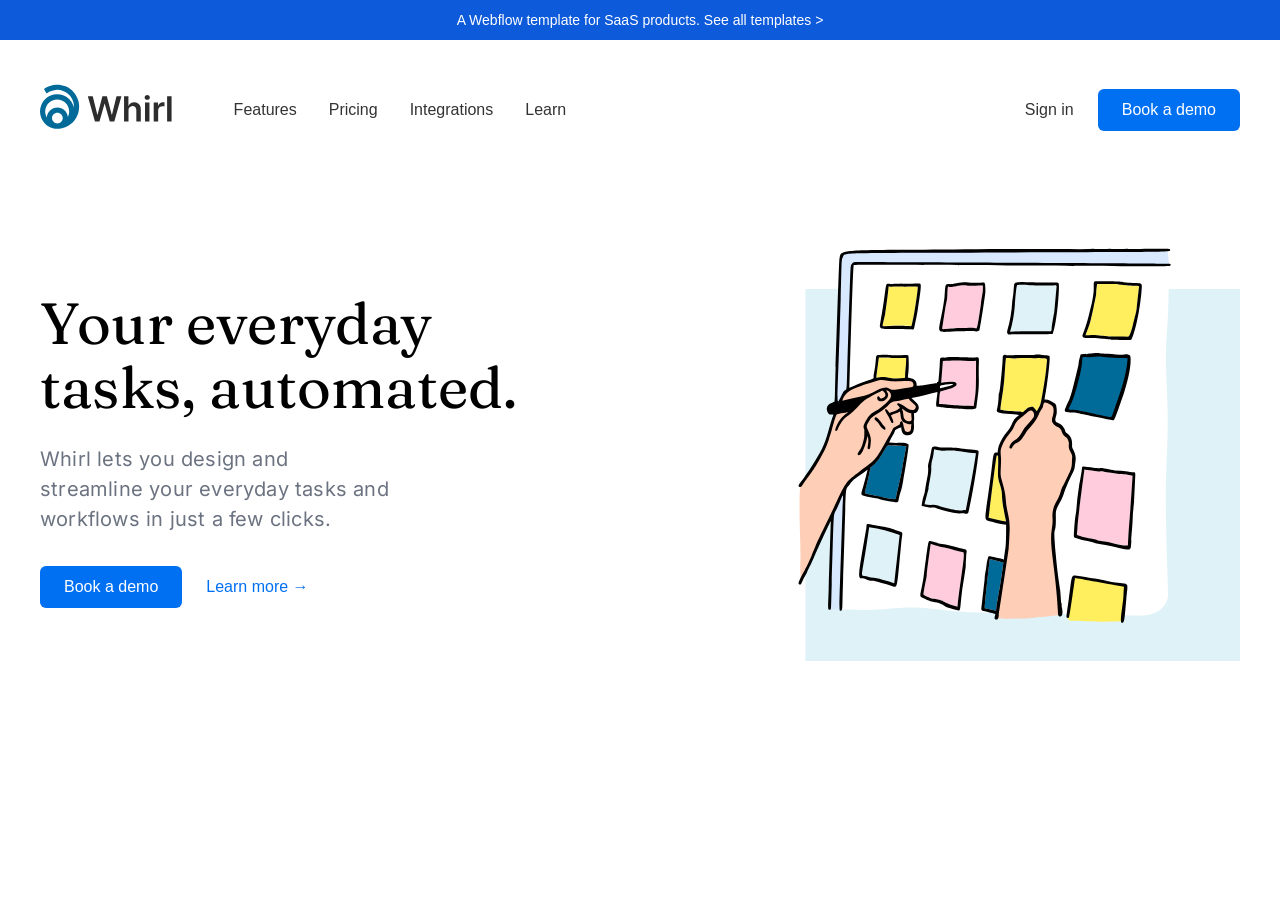
==== pages/jamoladdin.html @ 0f44f3ba "kerakli fayllar qoshildi" ====
<!DOCTYPE html>
<html lang="en">
<head>
    <meta charset="UTF-8">
    <meta name="viewport" content="width=device-width, initial-scale=1.0">
    <title>jamoladdin</title>
    <link rel="stylesheet" href="../css/jamoladdin.css">
</head>
<body>
    <!-- Top Bar -->
    <div class="top-bar">
        A Webflow template for SaaS products. See all templates >
    </div>

    <!-- Header -->
    <div class="container">

    <header class="header">
        <div class="header-inner">

            <div class="logo">
                <img src="../img/logo.svg" alt="logo">
            </div>

            <nav class="nav">
                <ul>
                    <li><a href="#">Features</a></li>
                    <li><a href="#">Pricing</a></li>
                    <li><a href="#">Integrations</a></li>
                    <li><a href="#">Learn</a></li>
                </ul>
            </nav>

            <div class="header-btns">
                <a href="#" class="signin">Sign in</a>
                <a href="#" class="demo-btn">Book a demo</a>
            </div>

        </div>
    </header>

    <section class="hero">
        <div class="hero-inner">

            <div class="hero-content">
                <h1>Your everyday tasks, automated.</h1>

                <p>
                    Whirl lets you design and streamline your everyday
                    tasks and workflows in just a few clicks.
                </p>

                <div class="hero-buttons">
                    <a href="#" class="demo-btn">Book a demo</a>
                    <a href="#" class="learn-btn">Learn more →</a>
                </div>
            </div>

            <div class="hero-image">
                <img src="../img/rangli-qog'ozlar.svg" alt="" width="452" height="422">
            </div>

        </div>
    </section>

</div>
</body>
</html>
---- css/jamoladdin.css ----
/* fraunces-100 - latin */
@font-face {
  font-display: swap; /* Check https://developer.mozilla.org/en-US/docs/Web/CSS/@font-face/font-display for other options. */
  font-family: 'Fraunces';
  font-style: normal;
  font-weight: 100;
  src: url('../fonts/fraunces-v38-latin-100.woff2') format('woff2'); /* Chrome 36+, Opera 23+, Firefox 39+, Safari 12+, iOS 10+ */
}
/* fraunces-200 - latin */
@font-face {
  font-display: swap; /* Check https://developer.mozilla.org/en-US/docs/Web/CSS/@font-face/font-display for other options. */
  font-family: 'Fraunces';
  font-style: normal;
  font-weight: 200;
  src: url('../fonts/fraunces-v38-latin-200.woff2') format('woff2'); /* Chrome 36+, Opera 23+, Firefox 39+, Safari 12+, iOS 10+ */
}
/* fraunces-300 - latin */
@font-face {
  font-display: swap; /* Check https://developer.mozilla.org/en-US/docs/Web/CSS/@font-face/font-display for other options. */
  font-family: 'Fraunces';
  font-style: normal;
  font-weight: 300;
  src: url('../fonts/fraunces-v38-latin-300.woff2') format('woff2'); /* Chrome 36+, Opera 23+, Firefox 39+, Safari 12+, iOS 10+ */
}
/* fraunces-regular - latin */
@font-face {
  font-display: swap; /* Check https://developer.mozilla.org/en-US/docs/Web/CSS/@font-face/font-display for other options. */
  font-family: 'Fraunces';
  font-style: normal;
  font-weight: 400;
  src: url('../fonts/fraunces-v38-latin-regular.woff2') format('woff2'); /* Chrome 36+, Opera 23+, Firefox 39+, Safari 12+, iOS 10+ */
}
/* fraunces-500 - latin */
@font-face {
  font-display: swap; /* Check https://developer.mozilla.org/en-US/docs/Web/CSS/@font-face/font-display for other options. */
  font-family: 'Fraunces';
  font-style: normal;
  font-weight: 500;
  src: url('../fonts/fraunces-v38-latin-500.woff2') format('woff2'); /* Chrome 36+, Opera 23+, Firefox 39+, Safari 12+, iOS 10+ */
}
/* fraunces-600 - latin */
@font-face {
  font-display: swap; /* Check https://developer.mozilla.org/en-US/docs/Web/CSS/@font-face/font-display for other options. */
  font-family: 'Fraunces';
  font-style: normal;
  font-weight: 600;
  src: url('../fonts/fraunces-v38-latin-600.woff2') format('woff2'); /* Chrome 36+, Opera 23+, Firefox 39+, Safari 12+, iOS 10+ */
}
/* fraunces-700 - latin */
@font-face {
  font-display: swap; /* Check https://developer.mozilla.org/en-US/docs/Web/CSS/@font-face/font-display for other options. */
  font-family: 'Fraunces';
  font-style: normal;
  font-weight: 700;
  src: url('../fonts/fraunces-v38-latin-700.woff2') format('woff2'); /* Chrome 36+, Opera 23+, Firefox 39+, Safari 12+, iOS 10+ */
}
/* fraunces-800 - latin */
@font-face {
  font-display: swap; /* Check https://developer.mozilla.org/en-US/docs/Web/CSS/@font-face/font-display for other options. */
  font-family: 'Fraunces';
  font-style: normal;
  font-weight: 800;
  src: url('../fonts/fraunces-v38-latin-800.woff2') format('woff2'); /* Chrome 36+, Opera 23+, Firefox 39+, Safari 12+, iOS 10+ */
}
/* fraunces-900 - latin */
@font-face {
  font-display: swap; /* Check https://developer.mozilla.org/en-US/docs/Web/CSS/@font-face/font-display for other options. */
  font-family: 'Fraunces';
  font-style: normal;
  font-weight: 900;
  src: url('../fonts/fraunces-v38-latin-900.woff2') format('woff2'); /* Chrome 36+, Opera 23+, Firefox 39+, Safari 12+, iOS 10+ */
}
/* inter-100 - latin */
@font-face {
  font-display: swap; /* Check https://developer.mozilla.org/en-US/docs/Web/CSS/@font-face/font-display for other options. */
  font-family: 'Inter';
  font-style: normal;
  font-weight: 100;
  src: url('../fonts/inter-v20-latin-100.woff2') format('woff2'); /* Chrome 36+, Opera 23+, Firefox 39+, Safari 12+, iOS 10+ */
}
/* inter-200 - latin */
@font-face {
  font-display: swap; /* Check https://developer.mozilla.org/en-US/docs/Web/CSS/@font-face/font-display for other options. */
  font-family: 'Inter';
  font-style: normal;
  font-weight: 200;
  src: url('../fonts/inter-v20-latin-200.woff2') format('woff2'); /* Chrome 36+, Opera 23+, Firefox 39+, Safari 12+, iOS 10+ */
}
/* inter-300 - latin */
@font-face {
  font-display: swap; /* Check https://developer.mozilla.org/en-US/docs/Web/CSS/@font-face/font-display for other options. */
  font-family: 'Inter';
  font-style: normal;
  font-weight: 300;
  src: url('../fonts/inter-v20-latin-300.woff2') format('woff2'); /* Chrome 36+, Opera 23+, Firefox 39+, Safari 12+, iOS 10+ */
}
/* inter-regular - latin */
@font-face {
  font-display: swap; /* Check https://developer.mozilla.org/en-US/docs/Web/CSS/@font-face/font-display for other options. */
  font-family: 'Inter';
  font-style: normal;
  font-weight: 400;
  src: url('../fonts/inter-v20-latin-regular.woff2') format('woff2'); /* Chrome 36+, Opera 23+, Firefox 39+, Safari 12+, iOS 10+ */
}
/* inter-500 - latin */
@font-face {
  font-display: swap; /* Check https://developer.mozilla.org/en-US/docs/Web/CSS/@font-face/font-display for other options. */
  font-family: 'Inter';
  font-style: normal;
  font-weight: 500;
  src: url('../fonts/inter-v20-latin-500.woff2') format('woff2'); /* Chrome 36+, Opera 23+, Firefox 39+, Safari 12+, iOS 10+ */
}

* {
  padding: 0;
  margin: 0;
  box-sizing: border-box;
}

.container {
  max-width: 1200px;
  padding: 20px 0;
  margin: 0 auto;
}

a {
  text-decoration: none;
}

ul, ol {
  list-style-type: none;
}

body{
    font-family: Arial, sans-serif;
}
/* top bar */
.top-bar{
    background: #0d5adb;
    color: white;
    text-align: center;
    padding: 12px;
    font-size: 14px;
    max-width: 1440px;
    margin-left: auto;
    margin-right: auto;
}



/* HEADER */

.header{
    padding: 24px 0;
}

.header-inner{
    display: flex;
    justify-content: space-between;
    align-items: center;
}

.nav ul{
    display: flex;
    list-style: none;
    gap: 32px;
    margin-right: 400px;
}

.nav a{
    text-decoration: none;
    color: #333;
}

.header-btns{
    display: flex;
    align-items: center;
    gap: 24px;
}

.signin{
    text-decoration: none;
    color: #333;
}

.demo-btn{
    text-decoration: none;
    background: #0070f3;
    color: white;
    padding: 12px 24px;
    border-radius: 6px;
}

/* HERO */

.hero{
    padding: 80px 0;
}

.hero-inner{
    display: flex;
    justify-content: space-between;
    align-items: center;
    gap: 60px;
}

.hero-content{
    max-width: 500px;
}

.hero-content h1{
    font-size: 64px;
    line-height: 1.2;
    margin-bottom: 24px;
    width: 485px;
    font-family: Fraunces;
font-weight: 400;
font-style: Regular;
font-size: 58px;

line-height: 63.8px;
letter-spacing: 0.2px;

}

.hero-content p{
    color: #6b7280;
    line-height: 1.8;
    margin-bottom: 32px;
    font-family: Inter;
font-weight: 400;
font-style: Regular;
font-size: 20px;
line-height: 30px;
letter-spacing: 0.2px;
width: 351px;
    
}

.hero-buttons{
    display: flex;
    align-items: center;
    gap: 24px;
}

.learn-btn{
    text-decoration: none;
    color: #0070f3;
}

.hero-image img{
    max-width: 100%;
    display: block;
}
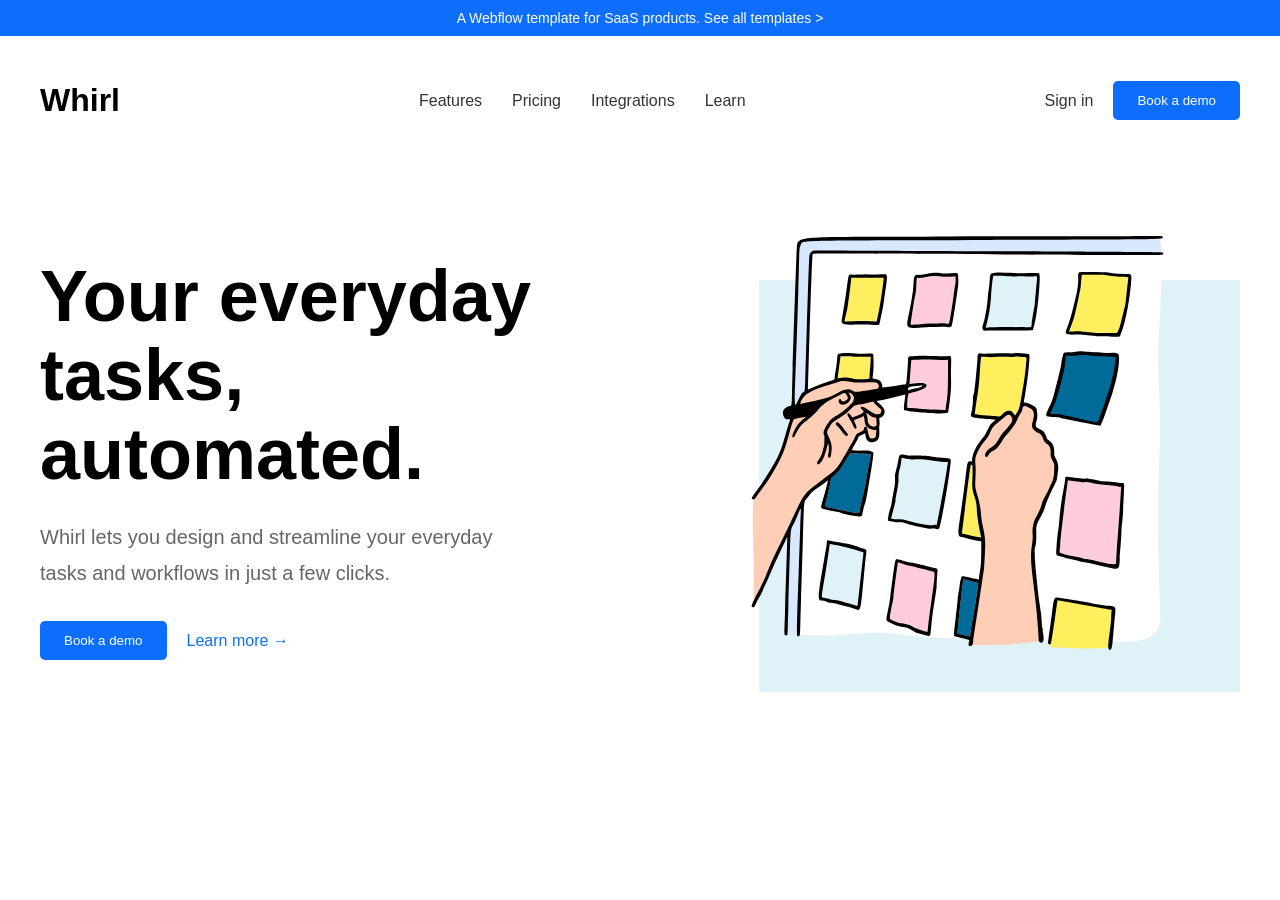
==== commit c2864a9d: "fayllar qoshildi" ====
--- a/pages/jamoladdin.html
+++ b/pages/jamoladdin.html
@@ -1,68 +1,62 @@
 <!DOCTYPE html>
-<html lang="en">
+<html lang="uz">
 <head>
     <meta charset="UTF-8">
     <meta name="viewport" content="width=device-width, initial-scale=1.0">
-    <title>jamoladdin</title>
+    <title>Whirl</title>
+    <link rel="stylesheet" href="../css/main.css">
     <link rel="stylesheet" href="../css/jamoladdin.css">
 </head>
 <body>
-    <!-- Top Bar -->
+
     <div class="top-bar">
         A Webflow template for SaaS products. See all templates >
     </div>
 
-    <!-- Header -->
-    <div class="container">
+    <header>
+        <div class="container navbar">
+            <div class="logo">Whirl</div>
 
-    <header class="header">
-        <div class="header-inner">
+            <ul class="nav-links">
+                <li><a href="#">Features</a></li>
+                <li><a href="#">Pricing</a></li>
+                <li><a href="#">Integrations</a></li>
+                <li><a href="#">Learn</a></li>
+            </ul>
 
-            <div class="logo">
-                <img src="../img/logo.svg" alt="logo">
-            </div>
-
-            <nav class="nav">
-                <ul>
-                    <li><a href="#">Features</a></li>
-                    <li><a href="#">Pricing</a></li>
-                    <li><a href="#">Integrations</a></li>
-                    <li><a href="#">Learn</a></li>
-                </ul>
-            </nav>
-
-            <div class="header-btns">
-                <a href="#" class="signin">Sign in</a>
-                <a href="#" class="demo-btn">Book a demo</a>
+            <div class="nav-right">
+                <a href="#">Sign in</a>
+                <button>Book a demo</button>
             </div>
 
         </div>
     </header>
 
     <section class="hero">
-        <div class="hero-inner">
+        <div class="container hero-wrapper">
 
             <div class="hero-content">
                 <h1>Your everyday tasks, automated.</h1>
 
                 <p>
-                    Whirl lets you design and streamline your everyday
-                    tasks and workflows in just a few clicks.
+                    Whirl lets you design and streamline
+                    your everyday tasks and workflows
+                    in just a few clicks.
                 </p>
 
                 <div class="hero-buttons">
-                    <a href="#" class="demo-btn">Book a demo</a>
-                    <a href="#" class="learn-btn">Learn more →</a>
+                    <button>Book a demo</button>
+                    <a href="#">Learn more →</a>
                 </div>
             </div>
 
             <div class="hero-image">
-                <img src="../img/rangli-qog'ozlar.svg" alt="" width="452" height="422">
+                <img src="../img/rangli-qog'ozlar.svg" alt=" Image">
             </div>
 
         </div>
     </section>
 
-</div>
+
 </body>
 </html>
--- a/css/main.css
+++ b/css/main.css
@@ -0,0 +1,123 @@
+*{
+    margin:0;
+    padding:0;
+    box-sizing:border-box;
+}
+
+body{
+    font-family:Arial, sans-serif;
+}
+
+.container{
+    max-width:1400px;
+    margin:0 auto;
+    padding:0 40px;
+}
+
+.top-bar{
+    background:#0d6efd;
+    color:#fff;
+    text-align:center;
+    padding:10px;
+    font-size:14px;
+}
+
+header{
+    padding:25px 0;
+}
+
+.navbar{
+    display:flex;
+    justify-content:space-between;
+    align-items:center;
+}
+
+.logo{
+    font-size:32px;
+    font-weight:bold;
+}
+
+.nav-links{
+    display:flex;
+    gap:30px;
+    list-style:none;
+}
+
+.nav-links a{
+    text-decoration:none;
+    color:#333;
+}
+
+.nav-right{
+    display:flex;
+    align-items:center;
+    gap:20px;
+}
+
+.nav-right a{
+    text-decoration:none;
+    color:#333;
+}
+
+button{
+    background:#0d6efd;
+    color:white;
+    border:none;
+    padding:12px 24px;
+    border-radius:5px;
+    cursor:pointer;
+}
+
+/* HERO */
+
+.hero{
+    padding:80px 0;
+}
+
+.hero-wrapper{
+    display:flex;
+    justify-content:space-between;
+    align-items:center;
+    gap:100px;
+}
+
+.hero-content{
+    flex:1;
+}
+
+.hero-content h1{
+    font-size:72px;
+    line-height:1.1;
+    margin-bottom:25px;
+    max-width:600px;
+}
+
+.hero-content p{
+    font-size:20px;
+    color:#666;
+    max-width:500px;
+    line-height:1.8;
+    margin-bottom:30px;
+}
+
+.hero-buttons{
+    display:flex;
+    align-items:center;
+    gap:20px;
+}
+
+.hero-buttons a{
+    text-decoration:none;
+    color:#0d6efd;
+}
+
+.hero-image{
+    flex:1;
+    display:flex;
+    justify-content:flex-end;
+}
+
+.hero-image img{
+    width:500px;
+    max-width:100%;
+}
--- a/css/jamoladdin.css
+++ b/css/jamoladdin.css
@@ -136,119 +136,294 @@
 }
 /* top bar */
 .top-bar{
-    background: #0d5adb;
-    color: white;
-    text-align: center;
-    padding: 12px;
-    font-size: 14px;
-    max-width: 1440px;
-    margin-left: auto;
-    margin-right: auto;
-}
-
-
-
-/* HEADER */
-
-.header{
-    padding: 24px 0;
-}
-
-.header-inner{
-    display: flex;
-    justify-content: space-between;
-    align-items: center;
-}
-
-.nav ul{
-    display: flex;
-    list-style: none;
+    background:#0d6efd;
+    color:#fff;
+    text-align:center;
+    padding:10px;
+    font-size:14px;
+}
+
+header{
+    padding:25px 0;
+}
+
+.navbar{
+    display:flex;
+    justify-content:space-between;
+    align-items:center;
+}
+
+.logo{
+    font-size:32px;
+    font-weight:bold;
+}
+
+.nav-links{
+    display:flex;
+    gap:30px;
+    list-style:none;
+}
+
+.nav-links a{
+    text-decoration:none;
+    color:#333;
+}
+
+.nav-right{
+    display:flex;
+    align-items:center;
+    gap:20px;
+}
+
+.nav-right a{
+    text-decoration:none;
+    color:#333;
+}
+
+button{
+    background:#0d6efd;
+    color:white;
+    border:none;
+    padding:12px 24px;
+    border-radius:5px;
+    cursor:pointer;
+}
+
+/* HERO */
+
+.hero{
+    padding:80px 0;
+}
+
+.hero-wrapper{
+    display:flex;
+    justify-content:space-between;
+    align-items:center;
+    gap:100px;
+}
+
+.hero-content{
+    flex:1;
+}
+
+.hero-content h1{
+    font-size:72px;
+    line-height:1.1;
+    margin-bottom:25px;
+    max-width:600px;
+}
+
+.hero-content p{
+    font-size:20px;
+    color:#666;
+    max-width:500px;
+    line-height:1.8;
+    margin-bottom:30px;
+}
+
+.hero-buttons{
+    display:flex;
+    align-items:center;
+    gap:20px;
+}
+
+.hero-buttons a{
+    text-decoration:none;
+    color:#0d6efd;
+}
+
+.hero-image{
+    flex:1;
+    display:flex;
+    justify-content:flex-end;
+}
+
+.hero-image img{
+    width:500px;
+    max-width:100%;
+}
+/* hero  */
+
+.hero {
+    padding-top: 40px;
+    padding-bottom: 119px;
+}
+.hero-inner {
+    display: flex;
+    flex-direction: column;
+    align-items: center;
+}
+.hero-title {
+    font-family: Inter;
+font-weight: 400;
+font-style: Regular;
+font-size: 24px;
+line-height: 37.5px;
+letter-spacing: 0.2px;
+text-align: center;
+color: #1F1F1F;
+padding-bottom: 23px;
+}
+.hero-logos {
+    display: flex;
+    justify-content: space-between;
+    align-items: center;
+    gap: 60px;
+    margin-bottom: 160px;
+}
+
+.hero-box {
+    display: flex;
+    justify-content: space-between;
     gap: 32px;
-    margin-right: 400px;
-}
-
-.nav a{
-    text-decoration: none;
-    color: #333;
-}
-
-.header-btns{
-    display: flex;
-    align-items: center;
-    gap: 24px;
-}
-
-.signin{
-    text-decoration: none;
-    color: #333;
-}
-
-.demo-btn{
-    text-decoration: none;
-    background: #0070f3;
-    color: white;
-    padding: 12px 24px;
-    border-radius: 6px;
-}
-
-/* HERO */
-
-.hero{
-    padding: 80px 0;
-}
-
-.hero-inner{
-    display: flex;
-    justify-content: space-between;
-    align-items: center;
-    gap: 60px;
-}
-
-.hero-content{
-    max-width: 500px;
-}
-
-.hero-content h1{
-    font-size: 64px;
-    line-height: 1.2;
-    margin-bottom: 24px;
-    width: 485px;
+}
+.hero-card {
+    padding: 32px 10px 40px;
+}
+
+.hero-card-title {
     font-family: Fraunces;
 font-weight: 400;
 font-style: Regular;
-font-size: 58px;
-
-line-height: 63.8px;
+font-size: 25px;
+line-height: 31.25px;
 letter-spacing: 0.2px;
-
-}
-
-.hero-content p{
-    color: #6b7280;
-    line-height: 1.8;
-    margin-bottom: 32px;
+margin-top: 8px;
+margin-bottom: 11px;
+}
+
+
+.hero-card:nth-child(1) {
+    background-color: #FAEA73;
+}
+
+.hero-card:nth-child(2) {
+    background-color: #CCEFF6;
+}
+
+.hero-card:nth-child(3) {
+    background-color:#F7CEDC;
+}
+
+
+/* service  */
+
+.service {
+    padding-top: 80px;
+    padding-bottom: 80px;
+    background-color: #F7F9FA;
+}
+
+.service-title {
+    max-width: 629px;
+    font-family: Fraunces;
+font-weight: 400;
+font-style: Regular;
+font-size: 39px;
+line-height: 50.4px;
+letter-spacing: 0.5px;
+color: #1F1F1F;
+}
+.service-main {
+    display: flex;
+    justify-content: space-between;
+    align-items: center;
+}
+.service-box {
+    max-width: 485px;
+}
+.service-hr {
+    margin: 0;
+    border: none;
+    max-width: 485px;
+    height: 2px;
+    border-top: 1px solid #C2CDD8;
+}
+
+.service-card {
+    display: flex;
+    align-items: center;
+    gap: 12px;
+    justify-content: space-between;
+    padding: 16px 0;
+    cursor: pointer;
+}
+
+.service-card-title {
+     font-family: Fraunces;
+    font-weight: 400;
+    font-size: 21px;
+    line-height: 25.2px;
+    letter-spacing: 0.2px;
+    color: #1F1F1F;
+    margin-top: 0;      
+    flex: 1; 
+}
+
+.service-card-text {
     font-family: Inter;
 font-weight: 400;
 font-style: Regular;
-font-size: 20px;
-line-height: 30px;
+font-size: 16px;
+line-height: 24px;
 letter-spacing: 0.2px;
-width: 351px;
+margin-top: 18px;
+color: #1F1F1F;
+margin-left: 42px;
+margin-bottom: 8px;
+}
+
+
+/* about  */
+
+.about {
+    padding: 120px 0;
+}
+.about-inner {
+    display: flex;
+    align-items: center;
+    justify-content: space-between;
+    gap: 98px;
+}
+.about-title {
+    max-width: 300px;
+    font-family: Fraunces;
+font-weight: 400;
+font-style: Regular;
+font-size: 42px;
+line-height: 50.4px;
+letter-spacing: 0.2px;
+color: #1F1F1F;
+}
+.about-box {
+    display: flex;
+    justify-content: space-between;
+    align-items: center;
+    gap: 32px;
     
 }
 
-.hero-buttons{
-    display: flex;
-    align-items: center;
-    gap: 24px;
-}
-
-.learn-btn{
-    text-decoration: none;
-    color: #0070f3;
-}
-
-.hero-image img{
-    max-width: 100%;
-    display: block;
-}+.about-card-title {
+    font-family: Fraunces;
+font-weight: 400;
+font-style: Regular;
+font-size: 25px;
+line-height: 31.25px;
+letter-spacing: 0.2px;
+color: #1F1F1F;
+margin-top: 8px;
+}
+.about-card-text {
+    font-family: Inter;
+    font-weight: 400;
+    font-style: Regular;
+    font-size: 15px;
+    line-height: 24px;
+    letter-spacing: 0.2px;
+    color: #1F1F1F;
+    margin-top: 13px;
+}
+
+.about-box-card {
+    max-width: 222px;
+}
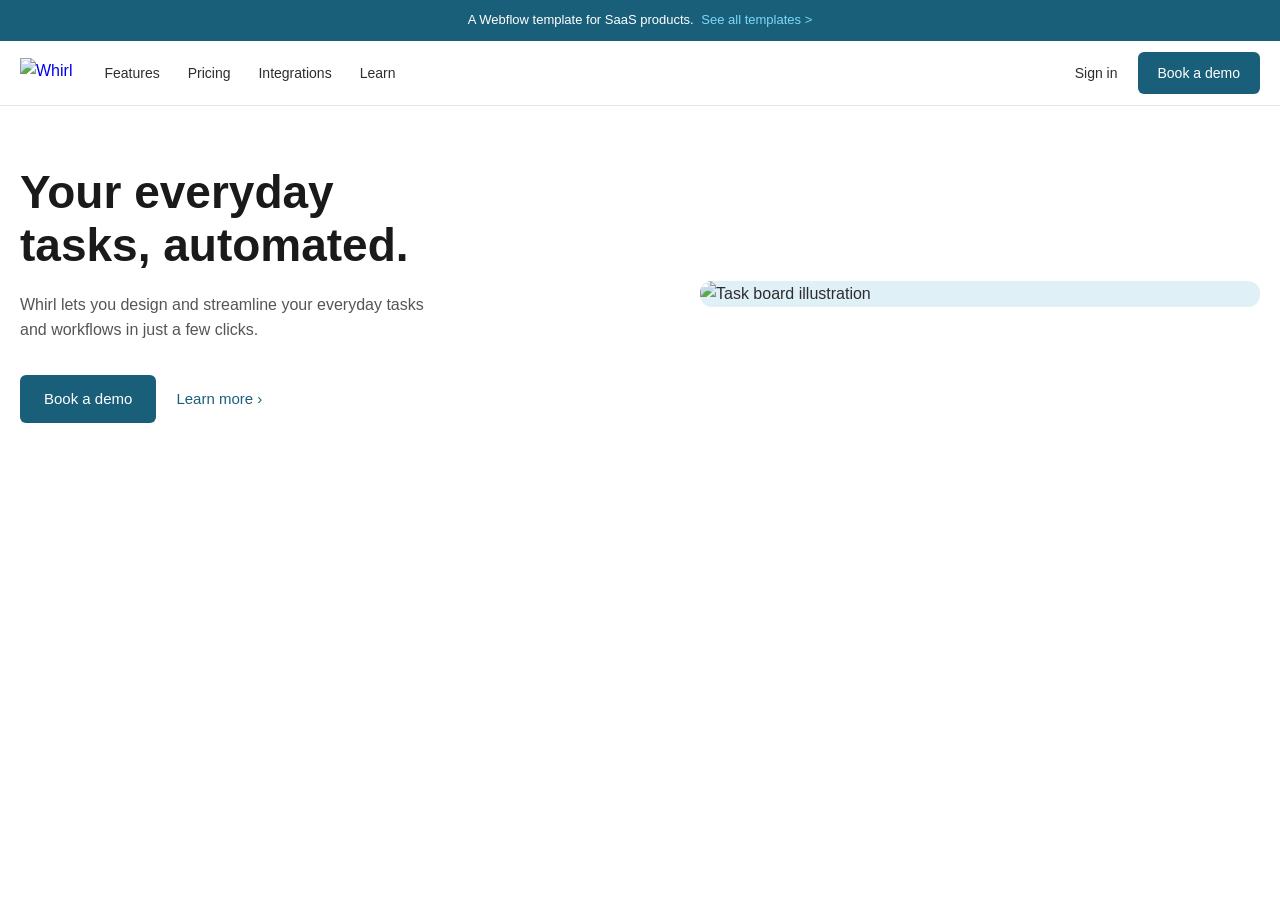
==== commit 31f929ee: "3ta bolimi tayyor" ====
--- a/pages/jamoladdin.html
+++ b/pages/jamoladdin.html
@@ -1,61 +1,54 @@
 <!DOCTYPE html>
 <html lang="uz">
 <head>
-    <meta charset="UTF-8">
-    <meta name="viewport" content="width=device-width, initial-scale=1.0">
-    <title>Whirl</title>
-    <link rel="stylesheet" href="../css/main.css">
-    <link rel="stylesheet" href="../css/jamoladdin.css">
+  <meta charset="UTF-8">
+  <meta name="viewport" content="width=device-width, initial-scale=1.0">
+  <title>Whirl — Your everyday tasks, automated.</title>
+ <link rel="stylesheet" href="../css/main.css">
 </head>
 <body>
 
-    <div class="top-bar">
-        A Webflow template for SaaS products. See all templates >
+  <!-- TOP BAR -->
+  <div class="topbar">
+    A Webflow template for SaaS products.
+    <a href="#">See all templates &gt;</a>
+  </div>
+
+  <!-- NAVBAR -->
+  <nav class="navbar">
+    <div class="navbar-inner">
+      <a class="navbar-logo" href="#">
+        <img src="images/logo.svg" alt="Whirl">
+      </a>
+      <ul class="navbar-links">
+        <li><a href="#">Features</a></li>
+        <li><a href="#">Pricing</a></li>
+        <li><a href="#">Integrations</a></li>
+        <li><a href="#">Learn</a></li>
+      </ul>
+      <div class="navbar-right">
+        <a class="btn-signin" href="#">Sign in</a>
+        <a class="btn-demo" href="#">Book a demo</a>
+      </div>
     </div>
+  </nav>
 
-    <header>
-        <div class="container navbar">
-            <div class="logo">Whirl</div>
-
-            <ul class="nav-links">
-                <li><a href="#">Features</a></li>
-                <li><a href="#">Pricing</a></li>
-                <li><a href="#">Integrations</a></li>
-                <li><a href="#">Learn</a></li>
-            </ul>
-
-            <div class="nav-right">
-                <a href="#">Sign in</a>
-                <button>Book a demo</button>
-            </div>
-
+  <!-- HERO -->
+  <section class="hero">
+    <div class="hero-inner">
+      <div class="hero-text">
+        <h1>Your everyday tasks, automated.</h1>
+        <p>Whirl lets you design and streamline your everyday tasks and workflows in just a few clicks.</p>
+        <div class="hero-buttons">
+          <a class="btn-hero-demo" href="#">Book a demo</a>
+          <a class="btn-learn" href="#">Learn more &rsaquo;</a>
         </div>
-    </header>
-
-    <section class="hero">
-        <div class="container hero-wrapper">
-
-            <div class="hero-content">
-                <h1>Your everyday tasks, automated.</h1>
-
-                <p>
-                    Whirl lets you design and streamline
-                    your everyday tasks and workflows
-                    in just a few clicks.
-                </p>
-
-                <div class="hero-buttons">
-                    <button>Book a demo</button>
-                    <a href="#">Learn more →</a>
-                </div>
-            </div>
-
-            <div class="hero-image">
-                <img src="../img/rangli-qog'ozlar.svg" alt=" Image">
-            </div>
-
-        </div>
-    </section>
+      </div>
+      <div class="hero-image">
+        <img src="images/hero.png" alt="Task board illustration">
+      </div>
+    </div>
+  </section>
 
 
 </body>
--- a/css/main.css
+++ b/css/main.css
@@ -1,123 +1,191 @@
-*{
-    margin:0;
-    padding:0;
-    box-sizing:border-box;
+* {
+  margin: 0;
+  padding: 0;
+  box-sizing: border-box;
 }
 
-body{
-    font-family:Arial, sans-serif;
+body {
+  font-family: -apple-system, BlinkMacSystemFont, 'Segoe UI', Roboto, 'Inter', sans-serif;
+  background: #fff;
+  color: #2d2d2d;
+  line-height: 1.6;
 }
 
-.container{
-    max-width:1400px;
-    margin:0 auto;
-    padding:0 40px;
+h2, h3 {
+  font-family: 'Playfair Display', serif;
+  color: #0f172a;
 }
 
-.top-bar{
-    background:#0d6efd;
-    color:#fff;
-    text-align:center;
-    padding:10px;
-    font-size:14px;
+/* ================================================================
+   TOPBAR
+   ================================================================ */
+.topbar {
+  background: #1a5f7a;
+  text-align: center;
+  padding: 10px 20px;
+  font-size: 13px;
+  color: #fff;
 }
 
-header{
-    padding:25px 0;
+.topbar a {
+  color: #7dd8f8;
+  text-decoration: none;
+  margin-left: 4px;
 }
 
-.navbar{
-    display:flex;
-    justify-content:space-between;
-    align-items:center;
+/* ================================================================
+   NAVBAR
+   ================================================================ */
+.navbar {
+  border-bottom: 1px solid #e8e8e8;
+  padding: 0 20px;
 }
 
-.logo{
-    font-size:32px;
-    font-weight:bold;
+.navbar-inner {
+  max-width: 1440px;
+  margin: 0 auto;
+  height: 64px;
+  display: flex;
+  align-items: center;
+  gap: 32px;
 }
 
-.nav-links{
-    display:flex;
-    gap:30px;
-    list-style:none;
+.navbar-logo {
+  display: flex;
+  align-items: center;
+  text-decoration: none;
+  flex-shrink: 0;
 }
 
-.nav-links a{
-    text-decoration:none;
-    color:#333;
+.navbar-logo img {
+  height: 30px;
 }
 
-.nav-right{
-    display:flex;
-    align-items:center;
-    gap:20px;
+.navbar-links {
+  display: flex;
+  align-items: center;
+  gap: 28px;
+  list-style: none;
 }
 
-.nav-right a{
-    text-decoration:none;
-    color:#333;
+.navbar-links a {
+  font-size: 14px;
+  color: #2d2d2d;
+  text-decoration: none;
 }
 
-button{
-    background:#0d6efd;
-    color:white;
-    border:none;
-    padding:12px 24px;
-    border-radius:5px;
-    cursor:pointer;
+.navbar-links a:hover {
+  color: #006b99;
 }
 
-/* HERO */
-
-.hero{
-    padding:80px 0;
+.navbar-right {
+  margin-left: auto;
+  display: flex;
+  align-items: center;
+  gap: 20px;
 }
 
-.hero-wrapper{
-    display:flex;
-    justify-content:space-between;
-    align-items:center;
-    gap:100px;
+.btn-signin {
+  font-size: 14px;
+  color: #2d2d2d;
+  text-decoration: none;
 }
 
-.hero-content{
-    flex:1;
+.btn-demo {
+  background: #1a5f7a;
+  color: #fff;
+  font-size: 14px;
+  padding: 10px 20px;
+  border-radius: 6px;
+  text-decoration: none;
+  white-space: nowrap;
 }
 
-.hero-content h1{
-    font-size:72px;
-    line-height:1.1;
-    margin-bottom:25px;
-    max-width:600px;
+.btn-demo:hover {
+  background: #155068;
 }
 
-.hero-content p{
-    font-size:20px;
-    color:#666;
-    max-width:500px;
-    line-height:1.8;
-    margin-bottom:30px;
+/* ================================================================
+   HERO (index)
+   ================================================================ */
+.hero {
+  padding: 60px 20px 80px;
 }
 
-.hero-buttons{
-    display:flex;
-    align-items:center;
-    gap:20px;
+.hero-inner {
+  max-width: 1440px;
+  margin: 0 auto;
+  display: flex;
+  align-items: center;
+  justify-content: space-between;
+  gap: 60px;
 }
 
-.hero-buttons a{
-    text-decoration:none;
-    color:#0d6efd;
+.hero-text {
+  max-width: 420px;
+  flex-shrink: 0;
 }
 
-.hero-image{
-    flex:1;
-    display:flex;
-    justify-content:flex-end;
+.hero-text h1 {
+  font-size: 46px;
+  font-weight: 800;
+  line-height: 1.15;
+  color: #1a1a1a;
+  margin-bottom: 20px;
 }
 
-.hero-image img{
-    width:500px;
-    max-width:100%;
-}+.hero-text p {
+  font-size: 16px;
+  color: #555;
+  line-height: 1.6;
+  margin-bottom: 32px;
+}
+
+.hero-buttons {
+  display: flex;
+  align-items: center;
+  gap: 20px;
+}
+
+.btn-hero-demo {
+  background: #1a5f7a;
+  color: #fff;
+  font-size: 15px;
+  padding: 12px 24px;
+  border-radius: 6px;
+  text-decoration: none;
+}
+
+.btn-hero-demo:hover {
+  background: #155068;
+}
+
+.btn-learn {
+  font-size: 15px;
+  color: #1a5f7a;
+  text-decoration: none;
+  display: flex;
+  align-items: center;
+  gap: 6px;
+}
+
+.btn-learn:hover {
+  text-decoration: underline;
+}
+
+.hero-image {
+  flex: 1;
+  max-width: 560px;
+  background: #dff0f7;
+  border-radius: 12px;
+  overflow: hidden;
+  display: flex;
+  align-items: center;
+  justify-content: center;
+}
+
+.hero-image img {
+  width: 100%;
+  height: auto;
+  display: block;
+}
